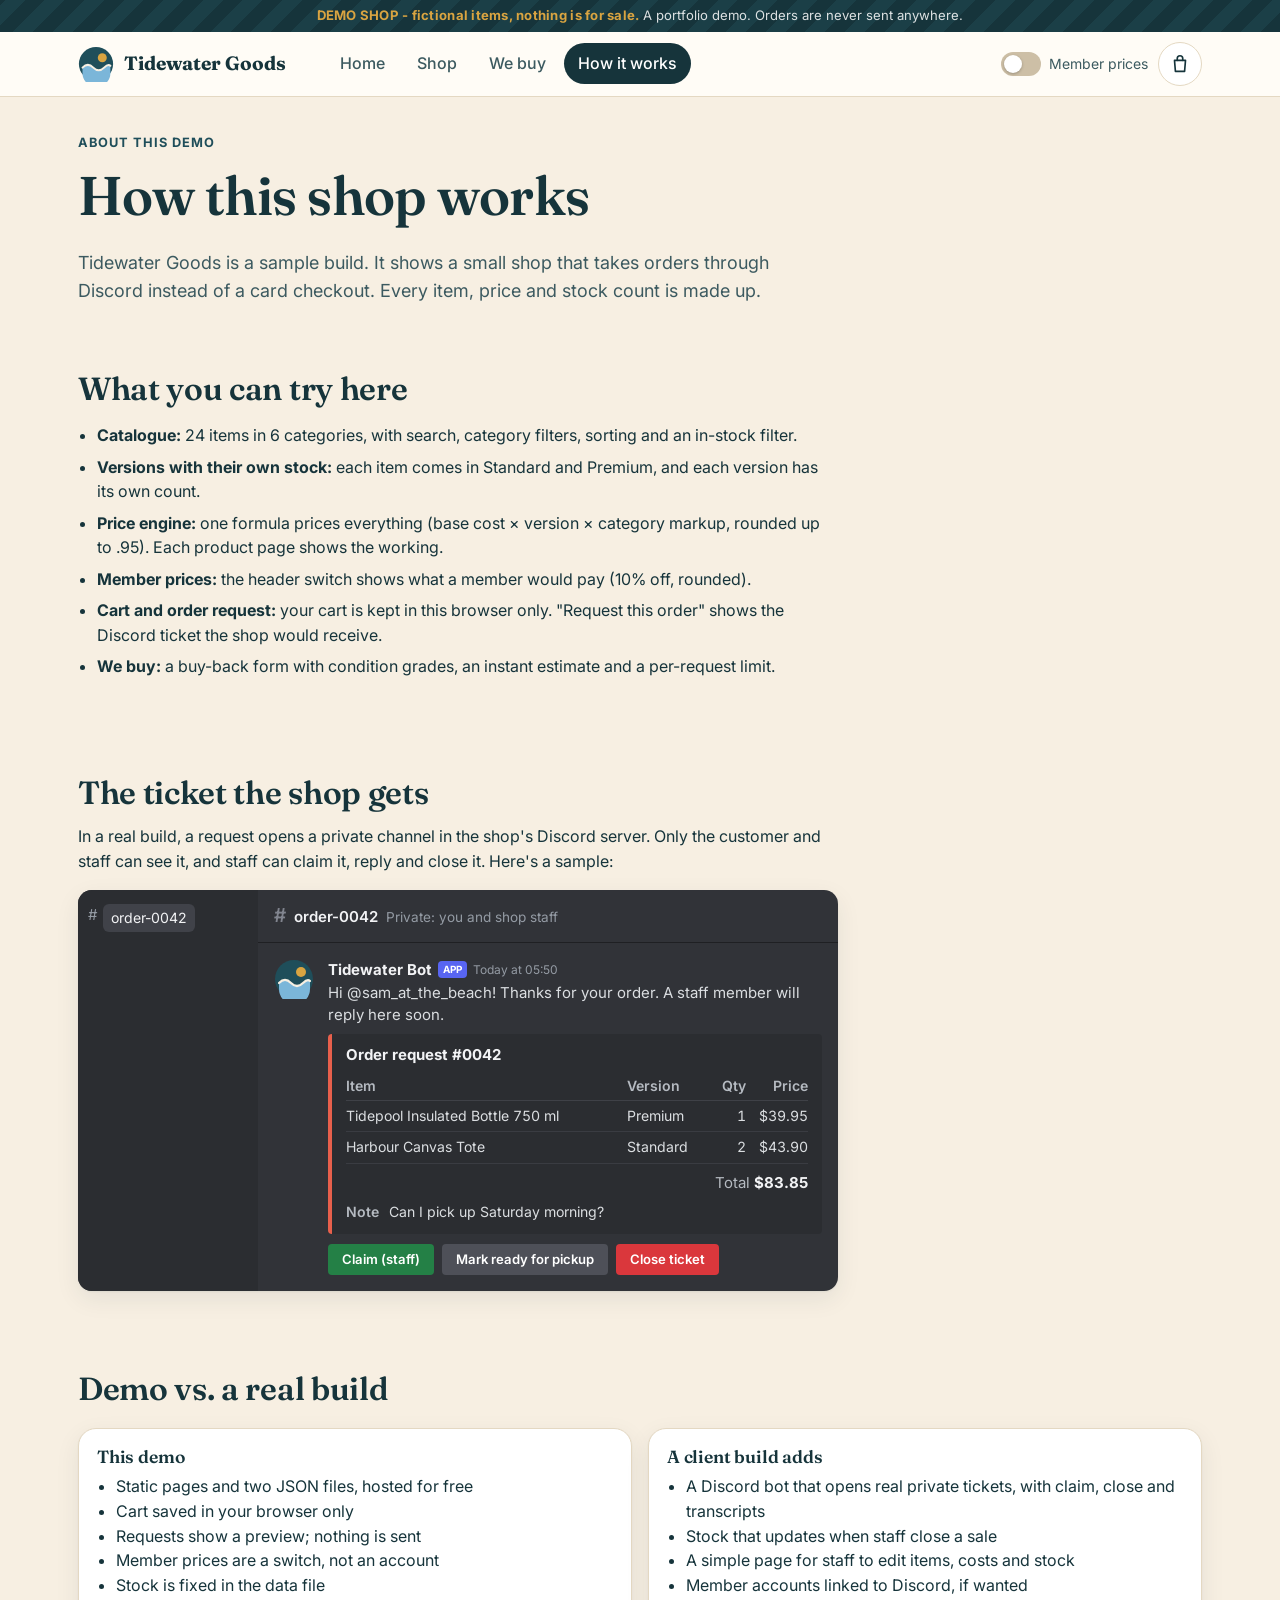
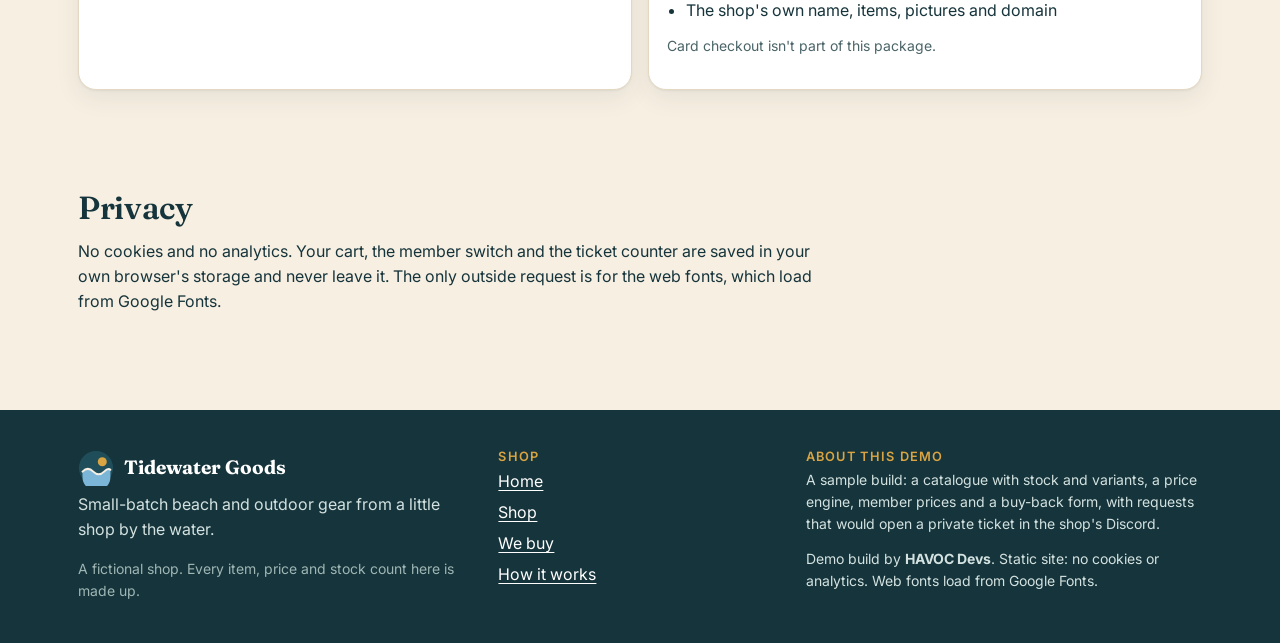
==== how.html @ 63305a9f "Tidewater Goods: fictional demo shop (catalogue, price engine, member prices, buy-back, Discord tick" ====
<!doctype html>
<html lang="en-AU">
<head>
<meta charset="utf-8">
<meta name="viewport" content="width=device-width, initial-scale=1">
<title>How it works · Tidewater Goods (demo)</title>
<meta name="description" content="How the Tidewater Goods demo shop works, and what a real build for a client adds.">
<meta name="robots" content="noindex">
<meta name="theme-color" content="#16343b">
<link rel="icon" href="assets/favicon.svg" type="image/svg+xml">
<link rel="preconnect" href="https://fonts.googleapis.com">
<link rel="preconnect" href="https://fonts.gstatic.com" crossorigin>
<link rel="stylesheet" href="https://fonts.googleapis.com/css2?family=Fraunces:opsz,wght@9..144,600;9..144,700&family=Inter:wght@400;500;600;700&display=swap">
<link rel="stylesheet" href="assets/css/style.css">
<script src="assets/js/art.js" defer></script>
<script src="assets/js/app.js" defer></script>
</head>
<body data-page="how">
<main id="main">
  <div class="wrap">
    <div class="page-head prose">
      <span class="eyebrow">About this demo</span>
      <h1>How this shop works</h1>
      <p class="lead">Tidewater Goods is a sample build. It shows a small shop that takes orders through Discord instead of a card checkout. Every item, price and stock count is made up.</p>
    </div>

    <section class="section prose">
      <h2>What you can try here</h2>
      <ul>
        <li><strong>Catalogue:</strong> 24 items in 6 categories, with search, category filters, sorting and an in-stock filter.</li>
        <li><strong>Versions with their own stock:</strong> each item comes in Standard and Premium, and each version has its own count.</li>
        <li><strong>Price engine:</strong> one formula prices everything (base cost × version × category markup, rounded up to .95). Each product page shows the working.</li>
        <li><strong>Member prices:</strong> the header switch shows what a member would pay (10% off, rounded).</li>
        <li><strong>Cart and order request:</strong> your cart is kept in this browser only. "Request this order" shows the Discord ticket the shop would receive.</li>
        <li><strong>We buy:</strong> a buy-back form with condition grades, an instant estimate and a per-request limit.</li>
      </ul>
    </section>

    <section class="section">
      <div class="prose"><h2>The ticket the shop gets</h2>
      <p>In a real build, a request opens a private channel in the shop's Discord server. Only the customer and staff can see it, and staff can claim it, reply and close it. Here's a sample:</p></div>
      <div id="ticket-demo" style="max-width:760px"></div>
    </section>

    <section class="section">
      <h2>Demo vs. a real build</h2>
      <div class="compare">
        <div class="panel">
          <h3>This demo</h3>
          <ul>
            <li>Static pages and two JSON files, hosted for free</li>
            <li>Cart saved in your browser only</li>
            <li>Requests show a preview; nothing is sent</li>
            <li>Member prices are a switch, not an account</li>
            <li>Stock is fixed in the data file</li>
          </ul>
        </div>
        <div class="panel">
          <h3>A client build adds</h3>
          <ul>
            <li>A Discord bot that opens real private tickets, with claim, close and transcripts</li>
            <li>Stock that updates when staff close a sale</li>
            <li>A simple page for staff to edit items, costs and stock</li>
            <li>Member accounts linked to Discord, if wanted</li>
            <li>The shop's own name, items, pictures and domain</li>
          </ul>
          <p class="small muted" style="margin-top:12px">Card checkout isn't part of this package.</p>
        </div>
      </div>
    </section>

    <section class="section prose">
      <h2>Privacy</h2>
      <p>No cookies and no analytics. Your cart, the member switch and the ticket counter are saved in your own browser's storage and never leave it. The only outside request is for the web fonts, which load from Google Fonts.</p>
    </section>
  </div>
</main>
<noscript><p class="noscript"><strong>DEMO SHOP - fictional items, nothing is for sale.</strong> This demo needs JavaScript to show its catalogue.</p></noscript>
</body>
</html>
---- assets/css/style.css ----
/* Tidewater Goods demo shop. Coastal palette, light theme, mobile first. */
:root {
  --ink: #16343b;
  --ink-2: #3c5a60;
  --muted: #4a6468;
  --sand: #f7efe2;
  --sand-2: #efe3cd;
  --paper: #fffdf8;
  --teal: #2f7d86;
  --teal-d: #1f4e5a;
  --coral: #e8604c;
  --coral-d: #c94a37;
  --gold: #d9a441;
  --sky: #7bb6d9;
  --line: #e4d8c2;
  --ok: #256b42;
  --warn: #8a5100;
  --bad: #b3261e;
  --radius: 18px;
  --radius-s: 10px;
  --shadow: 0 1px 2px rgba(22, 52, 59, .06), 0 8px 24px rgba(22, 52, 59, .08);
  --shadow-l: 0 20px 60px rgba(22, 52, 59, .22);
  --font: "Inter", system-ui, -apple-system, "Segoe UI", Roboto, Arial, sans-serif;
  --display: "Fraunces", Georgia, "Times New Roman", serif;
  color-scheme: light;
}
*, *::before, *::after { box-sizing: border-box; }
html { -webkit-text-size-adjust: 100%; scroll-behavior: smooth; }
body {
  margin: 0; background: var(--sand); color: var(--ink); font: 16px/1.55 var(--font);
  min-height: 100vh; display: flex; flex-direction: column; overflow-x: hidden;
}
main { flex: 1; }
img, svg { max-width: 100%; }
a { color: var(--teal-d); text-underline-offset: 3px; }
a:hover { color: var(--coral-d); }
h1, h2, h3 { font-family: var(--display); line-height: 1.15; margin: 0 0 .4em; letter-spacing: -.01em; }
h1 { font-size: clamp(2rem, 4.5vw, 3.4rem); font-weight: 600; }
h2 { font-size: clamp(1.4rem, 2.6vw, 2rem); font-weight: 600; }
h3 { font-size: 1.1rem; font-weight: 600; }
p { margin: 0 0 1em; }
.wrap { width: 100%; max-width: 1180px; margin: 0 auto; padding: 0 16px; }
@media (min-width: 720px) { .wrap { padding: 0 28px; } }
.muted { color: var(--muted); }
.small { font-size: .875rem; }
.lead { font-size: 1.125rem; color: var(--ink-2); }
.num { text-align: right; font-variant-numeric: tabular-nums; }
:focus-visible { outline: 3px solid var(--coral); outline-offset: 2px; border-radius: 6px; }
.skip { position: absolute; left: -999px; top: 8px; z-index: 100; background: var(--ink); color: #fff; padding: 8px 14px; border-radius: 8px; }
.skip:focus { left: 8px; color: #fff; }
.icon { width: 22px; height: 22px; display: inline-block; vertical-align: middle; }
.no-scroll { overflow: hidden; }

/* ribbon + header */
.ribbon {
  background: repeating-linear-gradient(-45deg, var(--ink), var(--ink) 14px, #1b3f47 14px, #1b3f47 28px);
  color: #fff; text-align: center; font-size: .82rem; padding: 7px 16px; line-height: 1.35;
}
.ribbon strong { color: var(--gold); letter-spacing: .02em; }
.ribbon span { opacity: .85; }
.site-header { position: sticky; top: 0; z-index: 40; background: rgba(255, 253, 248, .92); backdrop-filter: saturate(1.4) blur(10px); border-bottom: 1px solid var(--line); }
.header-row { display: flex; align-items: center; gap: 16px; min-height: 64px; flex-wrap: wrap; }
.brand { display: inline-flex; align-items: center; gap: 10px; font-family: var(--display); font-weight: 700; font-size: 1.2rem; color: var(--ink); text-decoration: none; }
.brand:hover { color: var(--ink); }
.logo { width: 36px; height: 36px; flex: none; }
.main-nav { order: 3; width: 100%; overflow-x: auto; scrollbar-width: none; }
.main-nav::-webkit-scrollbar { display: none; }
.main-nav ul { display: flex; gap: 4px; list-style: none; margin: 0; padding: 0 0 8px; }
.main-nav a { display: block; padding: 8px 14px; border-radius: 999px; text-decoration: none; color: var(--ink-2); font-weight: 500; white-space: nowrap; }
.main-nav a:hover { background: var(--sand-2); color: var(--ink); }
.main-nav a[aria-current="page"] { background: var(--ink); color: #fff; }
.header-tools { margin-left: auto; display: flex; align-items: center; gap: 10px; }
@media (min-width: 900px) {
  .main-nav { order: 0; width: auto; margin-left: 24px; }
  .main-nav ul { padding: 0; }
}
.member-toggle { display: inline-flex; align-items: center; gap: 8px; cursor: pointer; font-size: .875rem; color: var(--ink-2); user-select: none; }
.member-toggle input { position: absolute; opacity: 0; width: 1px; height: 1px; }
.switch { width: 40px; height: 24px; border-radius: 999px; background: #cdbfa6; position: relative; transition: background .2s; flex: none; }
.switch::after { content: ""; position: absolute; top: 3px; left: 3px; width: 18px; height: 18px; border-radius: 50%; background: #fff; box-shadow: 0 1px 3px rgba(0, 0, 0, .25); transition: transform .2s; }
.member-toggle input:checked + .switch { background: var(--teal); }
.member-toggle input:checked + .switch::after { transform: translateX(16px); }
.member-toggle input:focus-visible + .switch { outline: 3px solid var(--coral); outline-offset: 2px; }
@media (max-width: 420px) { .mt-label { position: absolute; width: 1px; height: 1px; overflow: hidden; clip: rect(0 0 0 0); } }
.cart-button { position: relative; display: inline-grid; place-items: center; width: 44px; height: 44px; border-radius: 50%; border: 1px solid var(--line); background: #fff; color: var(--ink); cursor: pointer; }
.cart-button:hover { border-color: var(--teal); }
.cart-count { position: absolute; top: -4px; right: -4px; min-width: 20px; height: 20px; padding: 0 5px; border-radius: 999px; background: var(--coral-d); color: #fff; font-size: .72rem; font-weight: 700; display: grid; place-items: center; }

/* buttons */
.btn { display: inline-flex; align-items: center; justify-content: center; gap: 8px; min-height: 44px; padding: 0 20px; border-radius: 999px; border: 1px solid transparent; font: 600 .95rem var(--font); cursor: pointer; text-decoration: none; transition: transform .08s, background .2s, border-color .2s, color .2s; background: var(--ink); color: #fff; }
.btn:hover { background: var(--teal-d); color: #fff; }
.btn:active { transform: translateY(1px); }
.btn[disabled] { opacity: .45; cursor: not-allowed; }
.btn-primary { background: var(--coral-d); }
.btn-primary:hover { background: #b8412f; }
.btn-ghost { background: transparent; color: var(--ink); border-color: var(--line); }
.btn-ghost:hover { background: #fff; color: var(--ink); border-color: var(--teal); }
.btn-small { min-height: 36px; padding: 0 14px; font-size: .85rem; }
.btn-block { width: 100%; }
.link-btn { background: none; border: 0; padding: 0; color: var(--teal-d); font: inherit; text-decoration: underline; text-underline-offset: 3px; cursor: pointer; }
.icon-btn { display: inline-grid; place-items: center; width: 40px; height: 40px; border-radius: 50%; border: 0; background: transparent; color: var(--ink); cursor: pointer; }
.icon-btn:hover { background: var(--sand-2); }
.icon-btn.small { width: 30px; height: 30px; vertical-align: middle; }
.icon-btn.small .icon { width: 16px; height: 16px; }

/* badges */
.badge { display: inline-flex; align-items: center; gap: 4px; font-size: .75rem; font-weight: 600; padding: 3px 9px; border-radius: 999px; white-space: nowrap; }
.badge-in { background: #e3f1e8; color: var(--ok); }
.badge-low { background: #fdf0d9; color: var(--warn); }
.badge-out { background: #f6e1df; color: var(--bad); }
.badge-member { background: #dcefee; color: var(--teal-d); }
.price-member { color: var(--teal); font-weight: 700; }

/* hero */
.hero { padding: 40px 0 28px; position: relative; overflow: hidden; }
.hero-grid { display: grid; gap: 28px; align-items: center; }
@media (min-width: 900px) { .hero { padding: 72px 0 48px; } .hero-grid { grid-template-columns: 1.1fr .9fr; } }
.eyebrow { display: inline-flex; align-items: center; gap: 8px; font-size: .8rem; font-weight: 700; text-transform: uppercase; letter-spacing: .08em; color: var(--teal-d); margin-bottom: 12px; }
.hero h1 em { font-style: italic; color: var(--coral-d); }
.hero-ctas { display: flex; gap: 12px; flex-wrap: wrap; margin: 22px 0 18px; }
.hero-stats { display: flex; gap: 36px; flex-wrap: wrap; font-size: .9rem; color: var(--muted); }
.hero-stats strong { display: block; font-family: var(--display); font-size: 1.6rem; color: var(--ink); }
.hero-art { position: relative; aspect-ratio: 1 / 1; max-width: 480px; width: 100%; margin: 0 auto; }
.hero-art::before { content: ""; position: absolute; inset: 6%; border-radius: 50%; background: radial-gradient(circle at 50% 35%, #fff 0, #fbe9cf 45%, #f3d7aa 100%); box-shadow: inset 0 -30px 60px rgba(217, 164, 65, .25); }
.hero-art::after { content: ""; position: absolute; left: 6%; right: 6%; bottom: 6%; height: 38%; border-radius: 0 0 50% 50% / 0 0 100% 100%; background: linear-gradient(#7bb6d9, #2f7d86); opacity: .85; clip-path: path("M0 30 C 60 0, 120 60, 180 30 S 300 0, 420 30 L 420 400 L 0 400 Z"); }
.ha { position: absolute; z-index: 1; filter: drop-shadow(0 10px 18px rgba(22, 52, 59, .18)); }
.ha .tw-art circle:first-child { display: none; }
.ha-1 { width: 56%; left: 4%; top: 2%; transform: rotate(-8deg); }
.ha-2 { width: 46%; right: 4%; top: 30%; }
.ha-3 { width: 34%; left: 16%; bottom: 6%; }
.ha-4 { width: 38%; right: 16%; bottom: 0; transform: rotate(6deg); }
@media (prefers-reduced-motion: no-preference) {
  .ha-1 { animation: bob 7s ease-in-out infinite; }
  .ha-2 { animation: bob 8s ease-in-out -2s infinite; }
  @keyframes bob { 50% { translate: 0 -6px; } }
}

/* sections */
.section { padding: 40px 0; }
.section-head { display: flex; align-items: end; justify-content: space-between; gap: 16px; margin-bottom: 20px; flex-wrap: wrap; }
.section-head p { margin: 0; color: var(--muted); }
.band { background: var(--paper); border-top: 1px solid var(--line); border-bottom: 1px solid var(--line); }
.steps { display: grid; gap: 16px; counter-reset: s; list-style: none; padding: 0; margin: 0; }
@media (min-width: 720px) { .steps { grid-template-columns: repeat(4, 1fr); } }
.steps li { background: #fff; border: 1px solid var(--line); border-radius: var(--radius); padding: 20px; position: relative; }
.steps li::before { counter-increment: s; content: counter(s); display: grid; place-items: center; width: 34px; height: 34px; border-radius: 50%; background: var(--sand-2); color: var(--ink); font-weight: 700; margin-bottom: 12px; }
.steps h3 { margin-bottom: 4px; }
.steps p { margin: 0; color: var(--muted); font-size: .92rem; }
.features { display: grid; gap: 16px; }
@media (min-width: 720px) { .features { grid-template-columns: repeat(3, 1fr); } }
.feature { padding: 20px; border-radius: var(--radius); background: #fff; border: 1px solid var(--line); }
.feature .icon { width: 28px; height: 28px; color: var(--coral); margin-bottom: 10px; }

/* grid + cards */
.grid { display: grid; gap: 16px; grid-template-columns: repeat(2, minmax(0, 1fr)); }
@media (min-width: 720px) { .grid { grid-template-columns: repeat(3, minmax(0, 1fr)); gap: 20px; } }
@media (min-width: 1040px) { .grid-4 { grid-template-columns: repeat(4, minmax(0, 1fr)); } }
.card { background: #fff; border: 1px solid var(--line); border-radius: var(--radius); overflow: hidden; display: flex; flex-direction: column; transition: transform .18s, box-shadow .18s, border-color .18s; }
.card:hover { transform: translateY(-3px); box-shadow: var(--shadow); border-color: #d6c7aa; }
.card-art { display: block; background: linear-gradient(180deg, #fff, var(--paper)); padding: 10px 10px 0; }
.card-art .tw-art { display: block; width: 100%; height: auto; aspect-ratio: 1 / 1; }
.card.is-out .card-art { filter: grayscale(.7); opacity: .7; }
.card-body { padding: 12px 14px 14px; display: flex; flex-direction: column; gap: 6px; flex: 1; }
.card-cat { font-size: .72rem; text-transform: uppercase; letter-spacing: .08em; color: var(--teal-d); font-weight: 700; }
.card-title { font-family: var(--font); font-size: .98rem; font-weight: 600; margin: 0; line-height: 1.3; }
.card-title a { color: var(--ink); text-decoration: none; }
.card-title a::after { content: ""; position: absolute; inset: 0; }
.card { position: relative; }
.card-title a:hover { color: var(--coral-d); }
.card-price { font-weight: 600; font-variant-numeric: tabular-nums; }
.card-foot { margin-top: auto; display: flex; align-items: center; justify-content: space-between; gap: 8px; flex-wrap: wrap; padding-top: 6px; }
.card-foot .btn, .card-foot a { position: relative; z-index: 1; }
@media (max-width: 420px) { .card-foot .badge { font-size: .7rem; padding: 2px 7px; } }

/* shop page */
.page-head { padding: 32px 0 8px; }
.toolbar { display: grid; gap: 12px; margin: 16px 0 12px; }
@media (min-width: 900px) { .toolbar { grid-template-columns: 1fr auto auto auto; align-items: center; } }
.search { position: relative; }
.search .icon { position: absolute; left: 14px; top: 50%; transform: translateY(-50%); color: var(--muted); }
.search input { width: 100%; min-height: 48px; padding: 0 16px 0 44px; border-radius: 999px; border: 1px solid var(--line); background: #fff; font: inherit; color: var(--ink); }
.search input:focus { border-color: var(--teal); outline: none; box-shadow: 0 0 0 4px rgba(47, 125, 134, .15); }
.select { min-height: 44px; border-radius: 999px; border: 1px solid var(--line); background: #fff; padding: 0 14px; font: inherit; color: var(--ink); }
.check { display: inline-flex; align-items: center; gap: 8px; font-size: .92rem; cursor: pointer; }
.check input { width: 18px; height: 18px; accent-color: var(--teal); }
.chips { display: flex; gap: 8px; overflow-x: auto; padding: 4px 0 10px; scrollbar-width: thin; }
.chip { flex: none; min-height: 38px; padding: 0 16px; border-radius: 999px; border: 1px solid var(--line); background: #fff; color: var(--ink-2); font: 500 .9rem var(--font); cursor: pointer; }
.chip:hover { border-color: var(--teal); }
.chip[aria-pressed="true"] { background: var(--teal-d); border-color: var(--teal-d); color: #fff; }
.result-count { color: var(--muted); font-size: .9rem; margin: 0 0 12px; }
.empty { display: grid; justify-items: center; gap: 10px; text-align: center; padding: 40px 16px; color: var(--muted); }
.empty .icon { width: 40px; height: 40px; color: var(--teal); }
.empty.wide { grid-column: 1 / -1; }

/* item page */
.crumbs { display: flex; gap: 8px; flex-wrap: wrap; font-size: .875rem; color: var(--muted); padding: 20px 0 8px; }
.crumbs a { color: var(--muted); }
.item-grid { display: grid; gap: 28px; }
@media (min-width: 900px) { .item-grid { grid-template-columns: 1fr 1fr; gap: 48px; align-items: start; } .item-art { position: sticky; top: 90px; } }
.item-art { background: #fff; border: 1px solid var(--line); border-radius: 28px; padding: 24px; }
.item-art .tw-art { width: 100%; height: auto; display: block; }
.item-info h1 { font-size: clamp(1.8rem, 3.6vw, 2.6rem); }
.variants { border: 0; padding: 0; margin: 20px 0; display: grid; gap: 10px; }
.variants legend { font-weight: 600; margin-bottom: 8px; padding: 0; }
.variant { display: grid; gap: 4px; padding: 14px 16px; border: 2px solid var(--line); border-radius: var(--radius-s); background: #fff; cursor: pointer; position: relative; }
.variant input { position: absolute; opacity: 0; }
.variant:has(input:checked) { border-color: var(--teal); background: #f2f9f8; }
.variant:has(input:focus-visible) { outline: 3px solid var(--coral); outline-offset: 2px; }
.variant.is-out { opacity: .55; cursor: not-allowed; }
.v-top { display: flex; justify-content: space-between; gap: 12px; font-variant-numeric: tabular-nums; }
.v-blurb { font-size: .875rem; color: var(--muted); }
.variant .badge { justify-self: start; }
.price-block { margin: 8px 0 18px; }
.pb-row { display: flex; align-items: baseline; gap: 12px; flex-wrap: wrap; }
.price-big { font-family: var(--display); font-size: 2.2rem; font-weight: 600; font-variant-numeric: tabular-nums; }
.buy-row { display: flex; gap: 12px; flex-wrap: wrap; align-items: center; }
.stepper { display: inline-flex; align-items: center; border: 1px solid var(--line); border-radius: 999px; background: #fff; overflow: hidden; }
.stepper .step { width: 40px; height: 42px; border: 0; background: transparent; font-size: 1.2rem; color: var(--ink); cursor: pointer; }
.stepper .step:hover:not([disabled]) { background: var(--sand-2); }
.stepper .step[disabled] { opacity: .3; cursor: not-allowed; }
.stepper input { width: 46px; height: 42px; border: 0; text-align: center; font: 600 1rem var(--font); color: var(--ink); background: transparent; -moz-appearance: textfield; appearance: textfield; }
.stepper input::-webkit-outer-spin-button, .stepper input::-webkit-inner-spin-button { -webkit-appearance: none; margin: 0; }
.breakdown { margin-top: 22px; border: 1px solid var(--line); border-radius: var(--radius-s); background: #fff; padding: 12px 16px; }
.breakdown summary { cursor: pointer; font-weight: 600; }
.calc { width: 100%; border-collapse: collapse; font-size: .92rem; }
.calc td { padding: 7px 0; border-bottom: 1px dashed var(--line); }
.calc tr:last-child td { border-bottom: 0; color: var(--teal-d); font-weight: 600; }
.related { padding: 48px 0 24px; }

/* sell page */
.sell-grid { display: grid; gap: 24px; padding-bottom: 40px; }
@media (min-width: 960px) { .sell-grid { grid-template-columns: 1fr 360px; align-items: start; } .sell-side { position: sticky; top: 90px; } }
.buy-list { display: grid; gap: 14px; }
.buy-card { display: grid; grid-template-columns: 84px 1fr; gap: 14px; background: #fff; border: 1px solid var(--line); border-radius: var(--radius); padding: 14px; }
@media (min-width: 600px) { .buy-card { grid-template-columns: 120px 1fr; } }
.buy-card.is-paused { opacity: .6; }
.buy-art .tw-art { width: 100%; height: auto; }
.buy-main h3 { margin-bottom: 2px; }
.cond { display: grid; gap: 8px; margin: 10px 0 12px; }
@media (min-width: 600px) { .cond { grid-template-columns: repeat(3, 1fr); } }
.cond-opt { cursor: pointer; }
.cond-opt input { position: absolute; opacity: 0; }
.cond-opt span { display: grid; gap: 2px; height: 100%; padding: 10px 12px; border: 2px solid var(--line); border-radius: var(--radius-s); font-variant-numeric: tabular-nums; }
.cond-opt em { font-style: normal; }
.cond-opt input:checked + span { border-color: var(--teal); background: #f2f9f8; }
.cond-opt input:focus-visible + span { outline: 3px solid var(--coral); outline-offset: 2px; }
.panel { background: #fff; border: 1px solid var(--line); border-radius: var(--radius); padding: 18px; box-shadow: var(--shadow); }
.pick-list { list-style: none; padding: 0; margin: 0 0 12px; display: grid; gap: 8px; }
.pick-list li { display: flex; justify-content: space-between; gap: 10px; align-items: center; font-variant-numeric: tabular-nums; }

/* how page */
.prose { max-width: 760px; }
.prose ul { padding-left: 1.2em; }
.prose li { margin-bottom: .4em; }
.compare { display: grid; gap: 16px; margin: 20px 0; }
@media (min-width: 720px) { .compare { grid-template-columns: 1fr 1fr; } }
.compare .panel h3 { display: flex; gap: 8px; align-items: center; }
.compare ul { margin: 0; padding-left: 1.2em; }

/* drawer + modal */
.overlay { position: fixed; inset: 0; z-index: 80; }
.scrim { position: absolute; inset: 0; background: rgba(13, 32, 37, .45); opacity: 0; transition: opacity .18s; }
.overlay.open .scrim { opacity: 1; }
.drawer { position: absolute; top: 0; right: 0; bottom: 0; width: min(420px, 100%); background: var(--paper); display: flex; flex-direction: column; box-shadow: var(--shadow-l); transform: translateX(100%); transition: transform .22s ease; }
.overlay.open .drawer { transform: none; }
.drawer-head, .modal-head { display: flex; align-items: center; justify-content: space-between; gap: 12px; padding: 16px 18px; border-bottom: 1px solid var(--line); }
.drawer-head h2, .modal-head h2 { font-size: 1.3rem; margin: 0; }
.drawer-body { flex: 1; overflow-y: auto; padding: 8px 18px; }
.drawer-foot { padding: 16px 18px; border-top: 1px solid var(--line); background: #fff; }
.drawer-foot:empty { display: none; }
.row { display: flex; justify-content: space-between; gap: 12px; margin-bottom: 6px; font-variant-numeric: tabular-nums; }
.row.total { font-size: 1.1rem; margin: 8px 0; }
.row.save { color: var(--teal-d); }
.cart-lines { list-style: none; padding: 0; margin: 0; }
.cart-line { display: grid; grid-template-columns: 64px 1fr auto; gap: 12px; padding: 14px 0; border-bottom: 1px solid var(--line); align-items: start; }
.cl-art .tw-art { width: 64px; height: 64px; }
.cl-name { font-weight: 600; color: var(--ink); text-decoration: none; }
.cl-main .stepper { margin-top: 8px; }
.cl-main .stepper .step { width: 34px; height: 34px; }
.cl-main .stepper input { width: 38px; height: 34px; }
.cl-side { display: grid; justify-items: end; gap: 6px; font-variant-numeric: tabular-nums; }
.modal-overlay { display: grid; place-items: center; padding: 16px; }
.modal { position: relative; width: min(520px, 100%); max-height: calc(100vh - 32px); overflow-y: auto; background: var(--paper); border-radius: 22px; box-shadow: var(--shadow-l); transform: translateY(12px) scale(.98); opacity: 0; transition: transform .2s, opacity .2s; }
.modal-wide { width: min(760px, 100%); }
.overlay.open .modal { transform: none; opacity: 1; }
.modal > .form, .modal > #ticket-body { padding: 16px 18px; }
.modal-actions { display: flex; justify-content: flex-end; gap: 10px; padding: 0 18px 18px; flex-wrap: wrap; }
.form .modal-actions { padding: 8px 0 0; }
.field { display: grid; gap: 6px; margin-bottom: 14px; }
.field label { font-weight: 600; font-size: .92rem; }
.field input, .field textarea { width: 100%; padding: 12px 14px; border-radius: 12px; border: 1px solid var(--line); background: #fff; font: inherit; color: var(--ink); }
.field input:focus, .field textarea:focus { outline: none; border-color: var(--teal); box-shadow: 0 0 0 4px rgba(47, 125, 134, .15); }
.form-error { color: var(--bad); font-weight: 600; }
@media (prefers-reduced-motion: reduce) { .drawer, .modal, .scrim, .card { transition: none; } }

/* Discord-style ticket mock-up */
.discord { display: flex; border-radius: 14px; overflow: hidden; background: #313338; color: #dbdee1; font: 15px/1.45 "gg sans", "Noto Sans", var(--font); box-shadow: var(--shadow); }
.dc-side { display: none; width: 180px; background: #2b2d31; padding: 14px 10px; gap: 6px; align-items: flex-start; color: #949ba4; }
@media (min-width: 640px) { .dc-side { display: flex; } }
.dc-chan { background: #404249; color: #f2f3f5; border-radius: 6px; padding: 4px 8px; font-size: .88rem; }
.dc-main { flex: 1; min-width: 0; }
.dc-topbar { padding: 12px 16px; border-bottom: 1px solid #1f2023; color: #f2f3f5; font-weight: 600; display: flex; gap: 8px; align-items: baseline; flex-wrap: wrap; }
.dc-hash { color: #80848e; font-size: 1.2rem; }
.dc-topic { color: #949ba4; font-weight: 400; font-size: .85rem; }
.dc-msg { display: flex; gap: 14px; padding: 16px; }
.dc-avatar { flex: none; width: 40px; height: 40px; }
.dc-avatar .logo { width: 40px; height: 40px; }
.dc-body { min-width: 0; flex: 1; }
.dc-body p { margin: 2px 0 8px; }
.dc-meta { display: flex; gap: 6px; align-items: center; flex-wrap: wrap; }
.dc-meta strong { color: #f2f3f5; }
.dc-app { background: #5865f2; color: #fff; font-size: .62rem; font-weight: 700; padding: 1px 5px; border-radius: 4px; }
.dc-time { color: #949ba4; font-size: .75rem; }
.dc-embed { border-left: 4px solid var(--coral); background: #2b2d31; border-radius: 4px; padding: 10px 14px 12px; max-width: 560px; overflow-x: auto; }
.dc-embed-title { color: #f2f3f5; font-weight: 700; margin-bottom: 6px; }
.dc-table { width: 100%; border-collapse: collapse; font-size: .88rem; font-variant-numeric: tabular-nums; }
.dc-table th { text-align: left; color: #b5bac1; font-weight: 600; padding: 4px 8px 4px 0; border-bottom: 1px solid #3f4147; }
.dc-table td { padding: 5px 8px 5px 0; border-bottom: 1px solid #3a3c42; }
.dc-table .num { text-align: right; padding-right: 0; }
.dc-total { margin-top: 8px; text-align: right; color: #b5bac1; }
.dc-total strong { color: #f2f3f5; }
.dc-note { margin-top: 8px; font-size: .88rem; }
.dc-note span { color: #b5bac1; font-weight: 600; margin-right: 6px; }
.dc-buttons { display: flex; gap: 8px; flex-wrap: wrap; margin-top: 10px; }
.dc-btn { font-size: .82rem; font-weight: 600; padding: 6px 14px; border-radius: 4px; color: #fff; }
.dc-green { background: #248046; }
.dc-grey { background: #4e5058; }
.dc-red { background: #da373c; }

/* toasts */
.toasts { position: fixed; z-index: 90; left: 50%; bottom: 20px; transform: translateX(-50%); display: grid; gap: 8px; width: min(440px, calc(100% - 32px)); }
.toast { display: flex; gap: 12px; align-items: center; justify-content: space-between; background: var(--ink); color: #fff; padding: 12px 16px; border-radius: 14px; box-shadow: var(--shadow-l); font-size: .92rem; animation: toast-in .2s ease; }
.toast .link-btn { color: var(--gold); white-space: nowrap; }
.toast.leaving { opacity: 0; transform: translateY(6px); transition: opacity .3s, transform .3s; }
@keyframes toast-in { from { opacity: 0; transform: translateY(8px); } }

/* footer */
.site-footer { margin-top: 40px; background: var(--ink); color: #d3e2e0; padding: 40px 0 28px; }
.site-footer a { color: #fff; }
.site-footer .brand, .site-footer .brand:hover { color: #fff; }
.foot-grid { display: grid; gap: 24px; }
@media (min-width: 720px) { .foot-grid { grid-template-columns: 1.4fr 1fr 1.4fr; } }
.foot-h { font-family: var(--font); font-size: .8rem; text-transform: uppercase; letter-spacing: .1em; color: var(--gold); }
.site-footer ul { list-style: none; padding: 0; margin: 0; display: grid; gap: 6px; }
.site-footer .muted { color: #9fb6b4; }

.load-error { margin: 24px auto; max-width: 760px; padding: 16px 18px; border-radius: var(--radius-s); background: #f6e1df; color: var(--bad); }
.noscript { margin: 24px auto; max-width: 760px; padding: 16px; background: #fdf0d9; border-radius: var(--radius-s); }

@media print {
  .site-header, .toasts, .overlay, .hero-ctas, .header-tools { display: none !important; }
  .ribbon { background: none; color: #000; border: 1px solid #000; }
  .ribbon strong { color: #000; }
  body { background: #fff; }
}

.visually-hidden { position: absolute !important; width: 1px; height: 1px; overflow: hidden; clip: rect(0 0 0 0); white-space: nowrap; }
[hidden] { display: none !important; }
@media (max-width: 899px) {
  .toolbar { grid-template-columns: 1fr 1fr; }
  .toolbar .search, .toolbar .check { grid-column: 1 / -1; }
  .toolbar .select { width: 100%; min-width: 0; }
}
.in-cart-note { margin: 10px 0 0; }
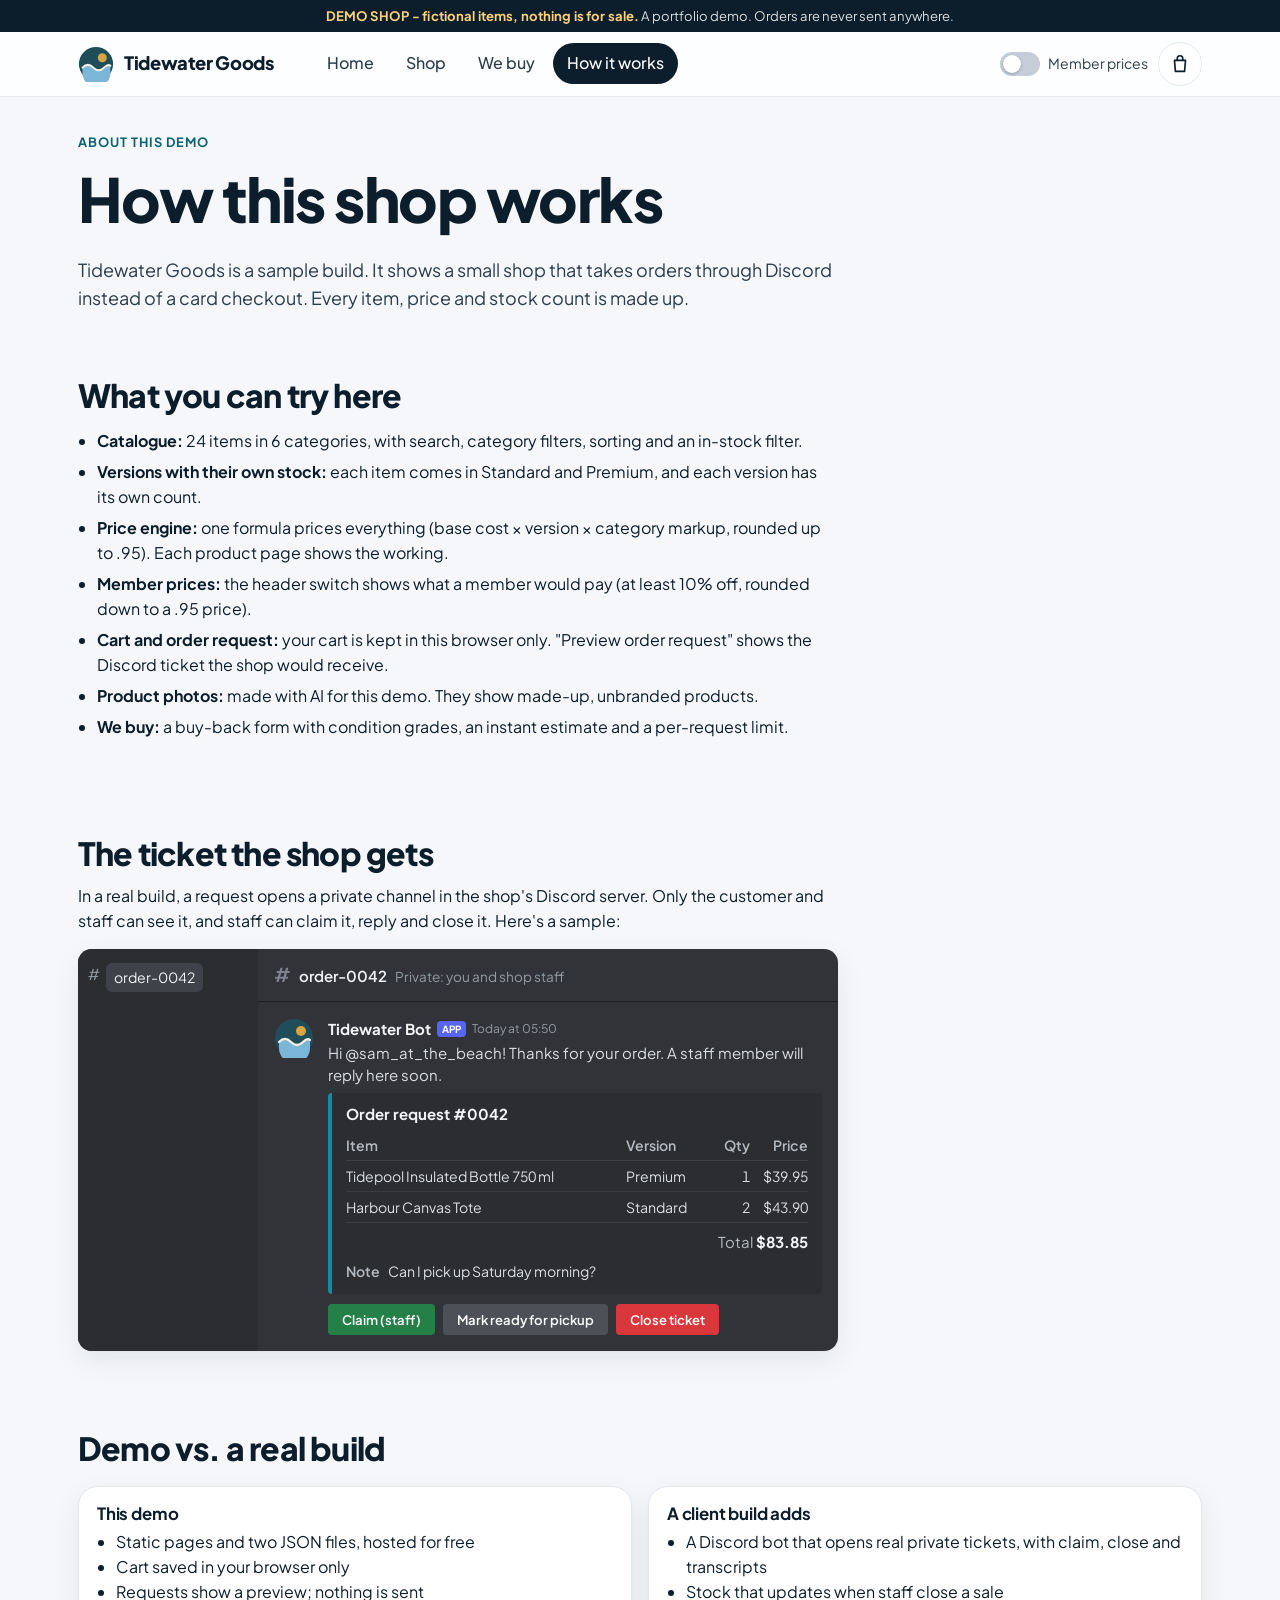
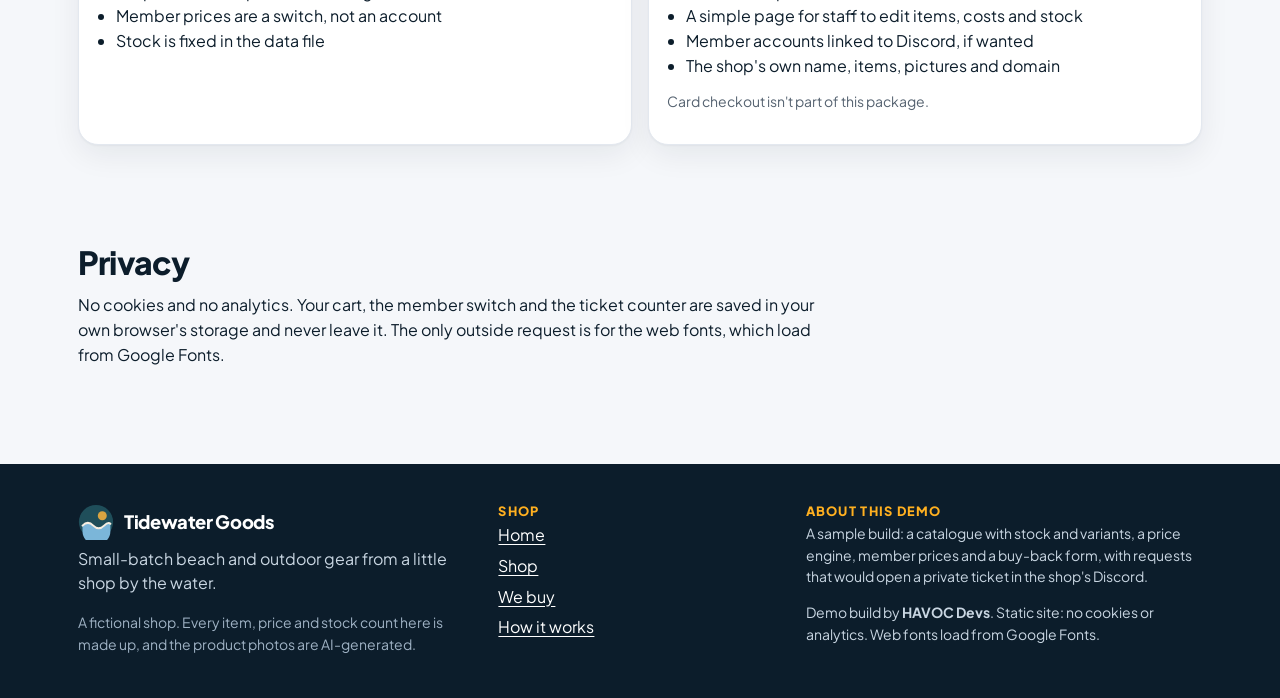
==== commit 5be560c1: "Modern restyle and AI product photos; review fixes round 2 Co-Authored-By: Claude Opus 5.5 <noreply@" ====
--- a/how.html
+++ b/how.html
@@ -10,7 +10,7 @@
 <link rel="icon" href="assets/favicon.svg" type="image/svg+xml">
 <link rel="preconnect" href="https://fonts.googleapis.com">
 <link rel="preconnect" href="https://fonts.gstatic.com" crossorigin>
-<link rel="stylesheet" href="https://fonts.googleapis.com/css2?family=Fraunces:opsz,wght@9..144,600;9..144,700&family=Inter:wght@400;500;600;700&display=swap">
+<link rel="stylesheet" href="https://fonts.googleapis.com/css2?family=Plus+Jakarta+Sans:wght@400;500;600;700;800&display=swap">
 <link rel="stylesheet" href="assets/css/style.css">
 <script src="assets/js/art.js" defer></script>
 <script src="assets/js/app.js" defer></script>
@@ -30,8 +30,9 @@
         <li><strong>Catalogue:</strong> 24 items in 6 categories, with search, category filters, sorting and an in-stock filter.</li>
         <li><strong>Versions with their own stock:</strong> each item comes in Standard and Premium, and each version has its own count.</li>
         <li><strong>Price engine:</strong> one formula prices everything (base cost × version × category markup, rounded up to .95). Each product page shows the working.</li>
-        <li><strong>Member prices:</strong> the header switch shows what a member would pay (10% off, rounded).</li>
-        <li><strong>Cart and order request:</strong> your cart is kept in this browser only. "Request this order" shows the Discord ticket the shop would receive.</li>
+        <li><strong>Member prices:</strong> the header switch shows what a member would pay (at least 10% off, rounded down to a .95 price).</li>
+        <li><strong>Cart and order request:</strong> your cart is kept in this browser only. "Preview order request" shows the Discord ticket the shop would receive.</li>
+        <li><strong>Product photos:</strong> made with AI for this demo. They show made-up, unbranded products.</li>
         <li><strong>We buy:</strong> a buy-back form with condition grades, an instant estimate and a per-request limit.</li>
       </ul>
     </section>
--- a/assets/css/style.css
+++ b/assets/css/style.css
@@ -1,27 +1,27 @@
 /* Tidewater Goods demo shop. Coastal palette, light theme, mobile first. */
 :root {
-  --ink: #16343b;
-  --ink-2: #3c5a60;
-  --muted: #4a6468;
-  --sand: #f7efe2;
-  --sand-2: #efe3cd;
-  --paper: #fffdf8;
-  --teal: #2f7d86;
-  --teal-d: #1f4e5a;
-  --coral: #e8604c;
-  --coral-d: #c94a37;
-  --gold: #d9a441;
-  --sky: #7bb6d9;
-  --line: #e4d8c2;
-  --ok: #256b42;
+  --ink: #0c1d2b;
+  --ink-2: #2b3d4c;
+  --muted: #556270;
+  --sand: #f5f7fa;
+  --sand-2: #eaeef3;
+  --paper: #ffffff;
+  --teal: #0e8fa0;
+  --teal-d: #0a6273;
+  --coral: #ff5a4e;
+  --coral-d: #d63c32;
+  --gold: #ffb020;
+  --sky: #7cc4f2;
+  --line: #e3e8ef;
+  --ok: #1c7a4a;
   --warn: #8a5100;
   --bad: #b3261e;
-  --radius: 18px;
-  --radius-s: 10px;
-  --shadow: 0 1px 2px rgba(22, 52, 59, .06), 0 8px 24px rgba(22, 52, 59, .08);
-  --shadow-l: 0 20px 60px rgba(22, 52, 59, .22);
-  --font: "Inter", system-ui, -apple-system, "Segoe UI", Roboto, Arial, sans-serif;
-  --display: "Fraunces", Georgia, "Times New Roman", serif;
+  --radius: 20px;
+  --radius-s: 12px;
+  --shadow: 0 1px 2px rgba(12, 29, 43, .04), 0 10px 30px rgba(12, 29, 43, .07);
+  --shadow-l: 0 24px 70px rgba(12, 29, 43, .22);
+  --font: "Plus Jakarta Sans", "Inter", system-ui, -apple-system, "Segoe UI", Roboto, Arial, sans-serif;
+  --display: "Plus Jakarta Sans", "Inter", system-ui, -apple-system, "Segoe UI", Roboto, Arial, sans-serif;
   color-scheme: light;
 }
 *, *::before, *::after { box-sizing: border-box; }
@@ -34,10 +34,10 @@
 img, svg { max-width: 100%; }
 a { color: var(--teal-d); text-underline-offset: 3px; }
 a:hover { color: var(--coral-d); }
-h1, h2, h3 { font-family: var(--display); line-height: 1.15; margin: 0 0 .4em; letter-spacing: -.01em; }
-h1 { font-size: clamp(2rem, 4.5vw, 3.4rem); font-weight: 600; }
-h2 { font-size: clamp(1.4rem, 2.6vw, 2rem); font-weight: 600; }
-h3 { font-size: 1.1rem; font-weight: 600; }
+h1, h2, h3 { font-family: var(--display); line-height: 1.1; margin: 0 0 .4em; letter-spacing: -.025em; }
+h1 { font-size: clamp(2.1rem, 5vw, 3.8rem); font-weight: 800; }
+h2 { font-size: clamp(1.4rem, 2.6vw, 2rem); font-weight: 800; }
+h3 { font-size: 1.05rem; font-weight: 700; letter-spacing: -.01em; }
 p { margin: 0 0 1em; }
 .wrap { width: 100%; max-width: 1180px; margin: 0 auto; padding: 0 16px; }
 @media (min-width: 720px) { .wrap { padding: 0 28px; } }
@@ -53,14 +53,14 @@
 
 /* ribbon + header */
 .ribbon {
-  background: repeating-linear-gradient(-45deg, var(--ink), var(--ink) 14px, #1b3f47 14px, #1b3f47 28px);
+  background: var(--ink);
   color: #fff; text-align: center; font-size: .82rem; padding: 7px 16px; line-height: 1.35;
 }
-.ribbon strong { color: var(--gold); letter-spacing: .02em; }
+.ribbon strong { color: #ffd27a; letter-spacing: .01em; }
 .ribbon span { opacity: .85; }
-.site-header { position: sticky; top: 0; z-index: 40; background: rgba(255, 253, 248, .92); backdrop-filter: saturate(1.4) blur(10px); border-bottom: 1px solid var(--line); }
+.site-header { position: sticky; top: 0; z-index: 40; background: rgba(255, 255, 255, .82); backdrop-filter: saturate(1.6) blur(14px); border-bottom: 1px solid var(--line); }
 .header-row { display: flex; align-items: center; gap: 16px; min-height: 64px; flex-wrap: wrap; }
-.brand { display: inline-flex; align-items: center; gap: 10px; font-family: var(--display); font-weight: 700; font-size: 1.2rem; color: var(--ink); text-decoration: none; }
+.brand { display: inline-flex; align-items: center; gap: 10px; font-family: var(--display); font-weight: 800; font-size: 1.15rem; letter-spacing: -.02em; color: var(--ink); text-decoration: none; }
 .brand:hover { color: var(--ink); }
 .logo { width: 36px; height: 36px; flex: none; }
 .main-nav { order: 3; width: 100%; overflow-x: auto; scrollbar-width: none; }
@@ -76,7 +76,7 @@
 }
 .member-toggle { display: inline-flex; align-items: center; gap: 8px; cursor: pointer; font-size: .875rem; color: var(--ink-2); user-select: none; }
 .member-toggle input { position: absolute; opacity: 0; width: 1px; height: 1px; }
-.switch { width: 40px; height: 24px; border-radius: 999px; background: #cdbfa6; position: relative; transition: background .2s; flex: none; }
+.switch { width: 40px; height: 24px; border-radius: 999px; background: #c5cdd8; position: relative; transition: background .2s; flex: none; }
 .switch::after { content: ""; position: absolute; top: 3px; left: 3px; width: 18px; height: 18px; border-radius: 50%; background: #fff; box-shadow: 0 1px 3px rgba(0, 0, 0, .25); transition: transform .2s; }
 .member-toggle input:checked + .switch { background: var(--teal); }
 .member-toggle input:checked + .switch::after { transform: translateX(16px); }
@@ -105,10 +105,10 @@
 
 /* badges */
 .badge { display: inline-flex; align-items: center; gap: 4px; font-size: .75rem; font-weight: 600; padding: 3px 9px; border-radius: 999px; white-space: nowrap; }
-.badge-in { background: #e3f1e8; color: var(--ok); }
-.badge-low { background: #fdf0d9; color: var(--warn); }
-.badge-out { background: #f6e1df; color: var(--bad); }
-.badge-member { background: #dcefee; color: var(--teal-d); }
+.badge-in { background: #e2f5ea; color: var(--ok); }
+.badge-low { background: #fff2d6; color: var(--warn); }
+.badge-out { background: #fde4e1; color: var(--bad); }
+.badge-member { background: #dff4f7; color: var(--teal-d); }
 .price-member { color: var(--teal); font-weight: 700; }
 
 /* hero */
@@ -116,15 +116,15 @@
 .hero-grid { display: grid; gap: 28px; align-items: center; }
 @media (min-width: 900px) { .hero { padding: 72px 0 48px; } .hero-grid { grid-template-columns: 1.1fr .9fr; } }
 .eyebrow { display: inline-flex; align-items: center; gap: 8px; font-size: .8rem; font-weight: 700; text-transform: uppercase; letter-spacing: .08em; color: var(--teal-d); margin-bottom: 12px; }
-.hero h1 em { font-style: italic; color: var(--coral-d); }
+.hero h1 em { font-style: normal; background: linear-gradient(100deg, var(--teal) 0%, #2bb3c9 45%, var(--coral) 100%); -webkit-background-clip: text; background-clip: text; color: transparent; }
 .hero-ctas { display: flex; gap: 12px; flex-wrap: wrap; margin: 22px 0 18px; }
 .hero-stats { display: flex; gap: 36px; flex-wrap: wrap; font-size: .9rem; color: var(--muted); }
-.hero-stats strong { display: block; font-family: var(--display); font-size: 1.6rem; color: var(--ink); }
+.hero-stats strong { display: block; font-family: var(--display); font-size: 1.8rem; font-weight: 800; letter-spacing: -.03em; color: var(--ink); }
 .hero-art { position: relative; aspect-ratio: 1 / 1; max-width: 480px; width: 100%; margin: 0 auto; }
-.hero-art::before { content: ""; position: absolute; inset: 6%; border-radius: 50%; background: radial-gradient(circle at 50% 35%, #fff 0, #fbe9cf 45%, #f3d7aa 100%); box-shadow: inset 0 -30px 60px rgba(217, 164, 65, .25); }
-.hero-art::after { content: ""; position: absolute; left: 6%; right: 6%; bottom: 6%; height: 38%; border-radius: 0 0 50% 50% / 0 0 100% 100%; background: linear-gradient(#7bb6d9, #2f7d86); opacity: .85; clip-path: path("M0 30 C 60 0, 120 60, 180 30 S 300 0, 420 30 L 420 400 L 0 400 Z"); }
-.ha { position: absolute; z-index: 1; filter: drop-shadow(0 10px 18px rgba(22, 52, 59, .18)); }
-.ha .tw-art circle:first-child { display: none; }
+.hero-art::before { content: ""; position: absolute; inset: 4%; border-radius: 40px; background: radial-gradient(120% 80% at 80% 0%, #ffffff 0, #dff4fb 40%, #bfe6f5 100%); box-shadow: var(--shadow); }
+.hero-art::after { content: ""; position: absolute; left: 4%; right: 4%; bottom: 4%; height: 40%; border-radius: 0 0 40px 40px; background: linear-gradient(180deg, #4cc3d9 0%, #0e8fa0 60%, #0a6273 100%); clip-path: path("M0 30 C 60 0, 120 60, 180 30 S 300 0, 440 30 L 440 400 L 0 400 Z"); }
+.ha { position: absolute; z-index: 1; filter: drop-shadow(0 14px 22px rgba(12, 29, 43, .20)); }
+.ha .tw-art .tw-bg { display: none; }
 .ha-1 { width: 56%; left: 4%; top: 2%; transform: rotate(-8deg); }
 .ha-2 { width: 46%; right: 4%; top: 30%; }
 .ha-3 { width: 34%; left: 16%; bottom: 6%; }
@@ -156,8 +156,8 @@
 @media (min-width: 720px) { .grid { grid-template-columns: repeat(3, minmax(0, 1fr)); gap: 20px; } }
 @media (min-width: 1040px) { .grid-4 { grid-template-columns: repeat(4, minmax(0, 1fr)); } }
 .card { background: #fff; border: 1px solid var(--line); border-radius: var(--radius); overflow: hidden; display: flex; flex-direction: column; transition: transform .18s, box-shadow .18s, border-color .18s; }
-.card:hover { transform: translateY(-3px); box-shadow: var(--shadow); border-color: #d6c7aa; }
-.card-art { display: block; background: linear-gradient(180deg, #fff, var(--paper)); padding: 10px 10px 0; }
+.card:hover { transform: translateY(-4px); box-shadow: var(--shadow); border-color: #d3dbe5; }
+.card-art { display: block; padding: 10px 10px 0; }
 .card-art .tw-art { display: block; width: 100%; height: auto; aspect-ratio: 1 / 1; }
 .card.is-out .card-art { filter: grayscale(.7); opacity: .7; }
 .card-body { padding: 12px 14px 14px; display: flex; flex-direction: column; gap: 6px; flex: 1; }
@@ -197,14 +197,14 @@
 .crumbs a { color: var(--muted); }
 .item-grid { display: grid; gap: 28px; }
 @media (min-width: 900px) { .item-grid { grid-template-columns: 1fr 1fr; gap: 48px; align-items: start; } .item-art { position: sticky; top: 90px; } }
-.item-art { background: #fff; border: 1px solid var(--line); border-radius: 28px; padding: 24px; }
+.item-art { background: #fff; border: 1px solid var(--line); border-radius: 28px; padding: 18px; box-shadow: var(--shadow); }
 .item-art .tw-art { width: 100%; height: auto; display: block; }
 .item-info h1 { font-size: clamp(1.8rem, 3.6vw, 2.6rem); }
 .variants { border: 0; padding: 0; margin: 20px 0; display: grid; gap: 10px; }
 .variants legend { font-weight: 600; margin-bottom: 8px; padding: 0; }
 .variant { display: grid; gap: 4px; padding: 14px 16px; border: 2px solid var(--line); border-radius: var(--radius-s); background: #fff; cursor: pointer; position: relative; }
 .variant input { position: absolute; opacity: 0; }
-.variant:has(input:checked) { border-color: var(--teal); background: #f2f9f8; }
+.variant:has(input:checked) { border-color: var(--teal); background: #effafc; }
 .variant:has(input:focus-visible) { outline: 3px solid var(--coral); outline-offset: 2px; }
 .variant.is-out { opacity: .55; cursor: not-allowed; }
 .v-top { display: flex; justify-content: space-between; gap: 12px; font-variant-numeric: tabular-nums; }
@@ -212,7 +212,7 @@
 .variant .badge { justify-self: start; }
 .price-block { margin: 8px 0 18px; }
 .pb-row { display: flex; align-items: baseline; gap: 12px; flex-wrap: wrap; }
-.price-big { font-family: var(--display); font-size: 2.2rem; font-weight: 600; font-variant-numeric: tabular-nums; }
+.price-big { font-family: var(--display); font-size: 2.3rem; font-weight: 800; letter-spacing: -.03em; font-variant-numeric: tabular-nums; }
 .buy-row { display: flex; gap: 12px; flex-wrap: wrap; align-items: center; }
 .stepper { display: inline-flex; align-items: center; border: 1px solid var(--line); border-radius: 999px; background: #fff; overflow: hidden; }
 .stepper .step { width: 40px; height: 42px; border: 0; background: transparent; font-size: 1.2rem; color: var(--ink); cursor: pointer; }
@@ -242,7 +242,7 @@
 .cond-opt input { position: absolute; opacity: 0; }
 .cond-opt span { display: grid; gap: 2px; height: 100%; padding: 10px 12px; border: 2px solid var(--line); border-radius: var(--radius-s); font-variant-numeric: tabular-nums; }
 .cond-opt em { font-style: normal; }
-.cond-opt input:checked + span { border-color: var(--teal); background: #f2f9f8; }
+.cond-opt input:checked + span { border-color: var(--teal); background: #effafc; }
 .cond-opt input:focus-visible + span { outline: 3px solid var(--coral); outline-offset: 2px; }
 .panel { background: #fff; border: 1px solid var(--line); border-radius: var(--radius); padding: 18px; box-shadow: var(--shadow); }
 .pick-list { list-style: none; padding: 0; margin: 0 0 12px; display: grid; gap: 8px; }
@@ -259,7 +259,7 @@
 
 /* drawer + modal */
 .overlay { position: fixed; inset: 0; z-index: 80; }
-.scrim { position: absolute; inset: 0; background: rgba(13, 32, 37, .45); opacity: 0; transition: opacity .18s; }
+.scrim { position: absolute; inset: 0; background: rgba(12, 29, 43, .45); backdrop-filter: blur(2px); opacity: 0; transition: opacity .18s; }
 .overlay.open .scrim { opacity: 1; }
 .drawer { position: absolute; top: 0; right: 0; bottom: 0; width: min(420px, 100%); background: var(--paper); display: flex; flex-direction: column; box-shadow: var(--shadow-l); transform: translateX(100%); transition: transform .22s ease; }
 .overlay.open .drawer { transform: none; }
@@ -311,7 +311,7 @@
 .dc-meta strong { color: #f2f3f5; }
 .dc-app { background: #5865f2; color: #fff; font-size: .62rem; font-weight: 700; padding: 1px 5px; border-radius: 4px; }
 .dc-time { color: #949ba4; font-size: .75rem; }
-.dc-embed { border-left: 4px solid var(--coral); background: #2b2d31; border-radius: 4px; padding: 10px 14px 12px; max-width: 560px; overflow-x: auto; }
+.dc-embed { border-left: 4px solid var(--teal); background: #2b2d31; border-radius: 4px; padding: 10px 14px 12px; max-width: 560px; overflow-x: auto; }
 .dc-embed-title { color: #f2f3f5; font-weight: 700; margin-bottom: 6px; }
 .dc-table { width: 100%; border-collapse: collapse; font-size: .88rem; font-variant-numeric: tabular-nums; }
 .dc-table th { text-align: left; color: #b5bac1; font-weight: 600; padding: 4px 8px 4px 0; border-bottom: 1px solid #3f4147; }
@@ -335,14 +335,14 @@
 @keyframes toast-in { from { opacity: 0; transform: translateY(8px); } }
 
 /* footer */
-.site-footer { margin-top: 40px; background: var(--ink); color: #d3e2e0; padding: 40px 0 28px; }
+.site-footer { margin-top: 40px; background: var(--ink); color: #c9d6e2; padding: 40px 0 28px; }
 .site-footer a { color: #fff; }
 .site-footer .brand, .site-footer .brand:hover { color: #fff; }
 .foot-grid { display: grid; gap: 24px; }
 @media (min-width: 720px) { .foot-grid { grid-template-columns: 1.4fr 1fr 1.4fr; } }
 .foot-h { font-family: var(--font); font-size: .8rem; text-transform: uppercase; letter-spacing: .1em; color: var(--gold); }
 .site-footer ul { list-style: none; padding: 0; margin: 0; display: grid; gap: 6px; }
-.site-footer .muted { color: #9fb6b4; }
+.site-footer .muted { color: #9fb2c4; }
 
 .load-error { margin: 24px auto; max-width: 760px; padding: 16px 18px; border-radius: var(--radius-s); background: #f6e1df; color: var(--bad); }
 .noscript { margin: 24px auto; max-width: 760px; padding: 16px; background: #fdf0d9; border-radius: var(--radius-s); }
@@ -362,3 +362,20 @@
   .toolbar .select { width: 100%; min-width: 0; }
 }
 .in-cart-note { margin: 10px 0 0; }
+
+/* product photos (fall back to the drawn art when an item has no photo) */
+.pic { position: relative; display: block; border-radius: 16px; overflow: hidden; background: linear-gradient(180deg, #eef3f8, #e6edf4); aspect-ratio: 1 / 1; }
+.pic img { display: block; width: 100%; height: 100%; object-fit: cover; transition: transform .35s ease; }
+.card:hover .pic img { transform: scale(1.04); }
+.pic-art { background: linear-gradient(180deg, #f2f6fa, #e8eef5); }
+.pic-art .tw-art { width: 100%; height: 100%; display: block; }
+.pic-badge { position: absolute; top: 10px; left: 10px; background: rgba(12, 29, 43, .82); color: #fff; font-size: .75rem; font-weight: 700; padding: 4px 10px; border-radius: 999px; letter-spacing: .02em; }
+.card-art { padding: 10px 10px 0; }
+.item-art { padding: 14px; }
+.item-art .pic { border-radius: 20px; }
+.cl-art .pic { width: 64px; height: 64px; border-radius: 12px; }
+.buy-art .pic { border-radius: 14px; }
+/* hero photo */
+.hero-photo { aspect-ratio: 16 / 11; max-width: 620px; }
+.hero-photo::before, .hero-photo::after { display: none; }
+.hero-photo img { width: 100%; height: 100%; object-fit: cover; border-radius: 32px; box-shadow: var(--shadow-l); display: block; }
